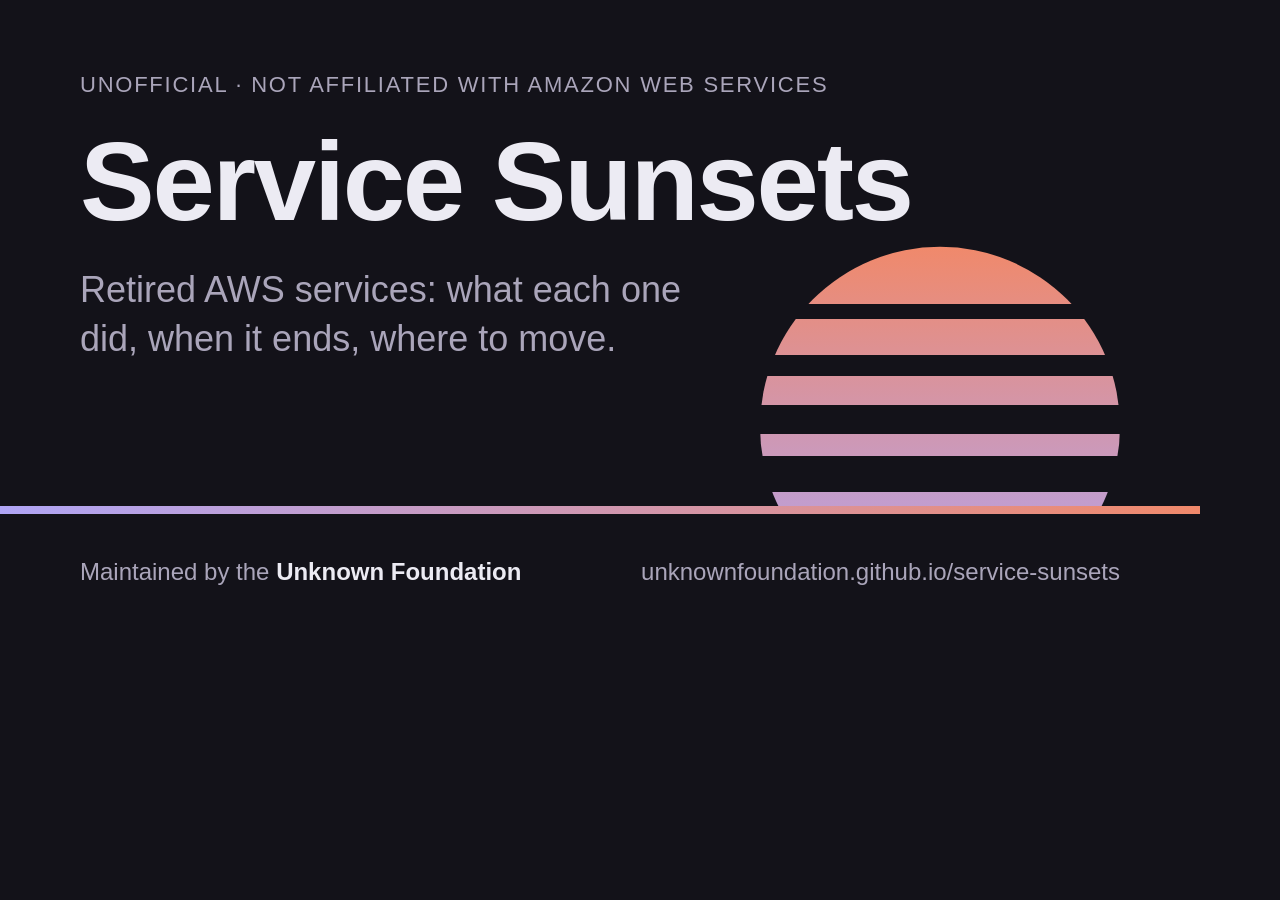
==== design/og-card.html @ 78c55eb5 "feat: add the horizon design, a timeline by month, the star link and link preview; move the tables t" ====
<!DOCTYPE html>
<!-- The source of site/og.png, the picture a chat or a social network shows beside the page's address.
     Not published: only site/ is. To redraw it, open this file in a browser window of exactly 1200 by 630
     and save a screenshot as site/og.png; tests/test_build.py holds the file to that size.
     The colors are the dark side of the tokens in site/css/styles.css, and the sun is the masthead's: the same
     bands (--sun-bands), the same disc standing 72 per cent above the horizon line. It carries no count and no
     date, so it does not go stale with the data. -->
<html lang="en">
<head>
<meta charset="utf-8">
<title>Service Sunsets: link preview card</title>
<style>
  :root {
    --background: #131219; --text: #ecebf3; --text-muted: #aaa5ba; --accent: #b0a5f5; --horizon: #f0896b;
    --horizon-line: linear-gradient(90deg, var(--accent), var(--horizon));
    --sun-bands: linear-gradient(#000 0 44%, transparent 0 48%, #000 0 58%, transparent 0 64%, #000 0 72%,
      transparent 0 80%, #000 0 86%, transparent 0 96%, #000 0);
  }
  * { box-sizing: border-box; }
  html, body { margin: 0; width: 1200px; height: 630px; overflow: hidden; }
  body {
    position: relative; padding: 72px 80px; background: var(--background); color: var(--text);
    font-family: ui-sans-serif, -apple-system, BlinkMacSystemFont, "Segoe UI", Roboto, "Helvetica Neue", Arial, sans-serif;
  }
  .kicker { margin: 0 0 28px; font-size: 22px; letter-spacing: 0.08em; text-transform: uppercase; color: var(--text-muted); }
  h1 { margin: 0 0 28px; font-size: 112px; line-height: 1; letter-spacing: -0.02em; font-weight: 700; }
  .lede { margin: 0; max-width: 620px; font-size: 36px; line-height: 1.35; color: var(--text-muted); }
  /* The sky stands on the horizon line; the bands are its mask. */
  .sun {
    position: absolute; right: 80px; bottom: 124px; width: 360px; height: 360px;
    -webkit-mask: var(--sun-bands); mask: var(--sun-bands);
  }
  .sun-stop-high { stop-color: var(--horizon); }
  .sun-stop-low { stop-color: var(--accent); }
  .horizon { position: absolute; left: 0; right: 0; bottom: 116px; height: 8px; background: var(--horizon-line); }
  .foot {
    position: absolute; left: 80px; right: 80px; bottom: 44px; display: flex; justify-content: space-between;
    margin: 0; font-size: 24px; color: var(--text-muted);
  }
  .foot b { color: var(--text); font-weight: 600; }
</style>
</head>
<body>
  <p class="kicker">Unofficial · not affiliated with Amazon Web Services</p>
  <h1>Service Sunsets</h1>
  <p class="lede">Retired AWS services: what each one did, when it ends, where to move.</p>
  <svg class="sun" aria-hidden="true" viewBox="0 0 100 100">
    <defs><linearGradient id="sun-fill" x1="0" y1="0" x2="0" y2="1"><stop class="sun-stop-high" offset="0"/><stop class="sun-stop-low" offset="1"/></linearGradient></defs>
    <circle cx="50" cy="78" r="50" fill="url(#sun-fill)"/>
  </svg>
  <div class="horizon"></div>
  <p class="foot"><span>Maintained by the <b>Unknown Foundation</b></span><span>unknownfoundation.github.io/service-sunsets</span></p>
</body>
</html>
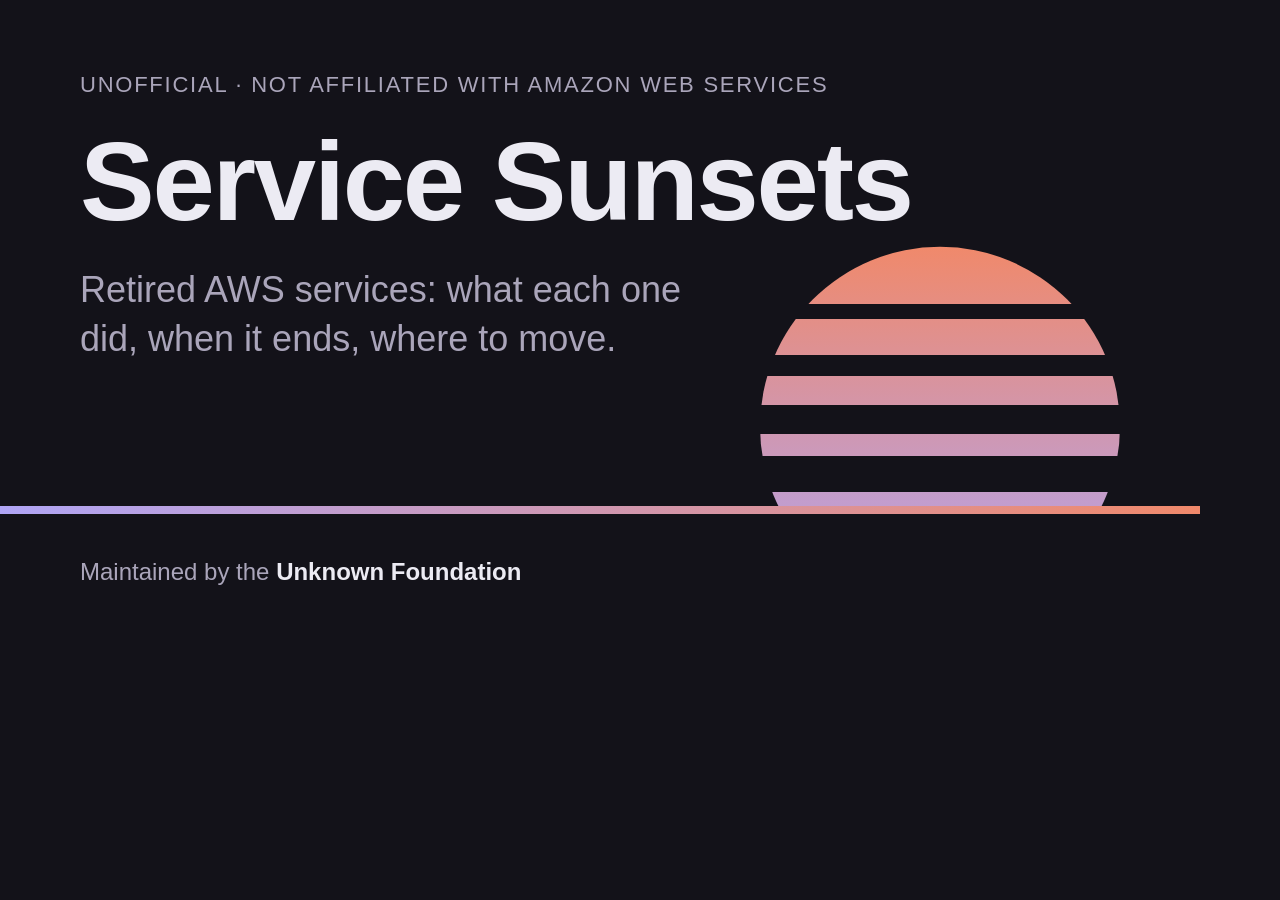
==== commit 88b5b962: "docs: put the picture after the dated line, drop what it repeats and the address on the card" ====
--- a/design/og-card.html
+++ b/design/og-card.html
@@ -34,7 +34,7 @@
   .sun-stop-low { stop-color: var(--accent); }
   .horizon { position: absolute; left: 0; right: 0; bottom: 116px; height: 8px; background: var(--horizon-line); }
   .foot {
-    position: absolute; left: 80px; right: 80px; bottom: 44px; display: flex; justify-content: space-between;
+    position: absolute; left: 80px; right: 80px; bottom: 44px;
     margin: 0; font-size: 24px; color: var(--text-muted);
   }
   .foot b { color: var(--text); font-weight: 600; }
@@ -49,6 +49,6 @@
     <circle cx="50" cy="78" r="50" fill="url(#sun-fill)"/>
   </svg>
   <div class="horizon"></div>
-  <p class="foot"><span>Maintained by the <b>Unknown Foundation</b></span><span>unknownfoundation.github.io/service-sunsets</span></p>
+  <p class="foot">Maintained by the <b>Unknown Foundation</b></p>
 </body>
 </html>
